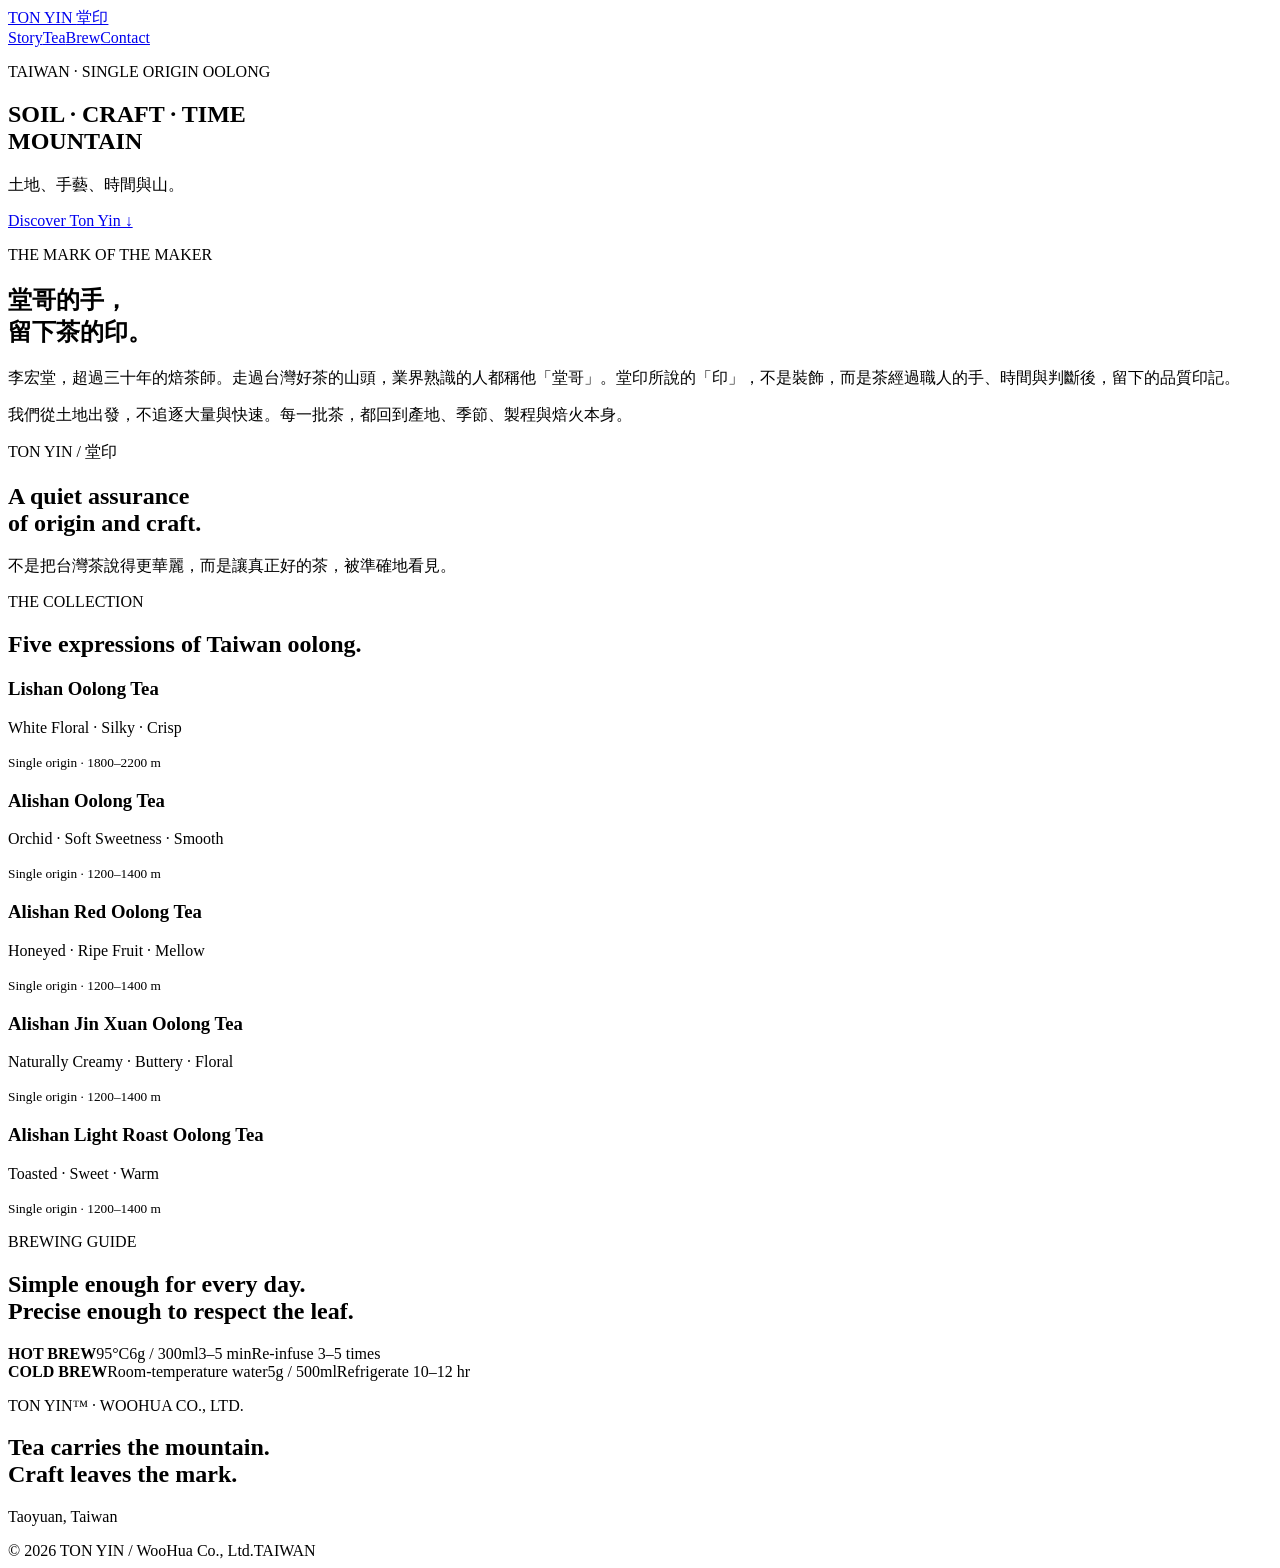
==== index.html @ b1ec827f "Build Ton Yin website v1 homepage" ====
<!doctype html><html lang="zh-Hant"><head><meta charset="utf-8"><meta name="viewport" content="width=device-width,initial-scale=1"><title>TON YIN 堂印｜Taiwan Oolong Tea</title><meta name="description" content="TON YIN 堂印，來自台灣山頭與三十餘年焙茶工藝。Soil · Craft · Time · Mountain."><link rel="stylesheet" href="styles.css"></head><body><header><a class="brand" href="#top">TON YIN <span>堂印</span></a><nav><a href="#story">Story</a><a href="#collection">Tea</a><a href="#brew">Brew</a><a href="#contact">Contact</a></nav></header><main id="top"><section class="hero"><div class="hero-copy"><p>TAIWAN · SINGLE ORIGIN OOLONG</p><h1>SOIL · CRAFT · TIME<br>MOUNTAIN</h1><p class="zh">土地、手藝、時間與山。</p><a href="#story">Discover Ton Yin ↓</a></div></section><section id="story" class="story"><div><p class="eyebrow">THE MARK OF THE MAKER</p><h2>堂哥的手，<br>留下茶的印。</h2><p>李宏堂，超過三十年的焙茶師。走過台灣好茶的山頭，業界熟識的人都稱他「堂哥」。堂印所說的「印」，不是裝飾，而是茶經過職人的手、時間與判斷後，留下的品質印記。</p><p>我們從土地出發，不追逐大量與快速。每一批茶，都回到產地、季節、製程與焙火本身。</p></div><div class="craft-image"></div></section><section class="manifesto"><p>TON YIN / 堂印</p><h2>A quiet assurance<br>of origin and craft.</h2><p>不是把台灣茶說得更華麗，而是讓真正好的茶，被準確地看見。</p></section><section id="collection" class="collection"><p class="eyebrow">THE COLLECTION</p><h2>Five expressions of Taiwan oolong.</h2><div class="grid"><article><i></i><h3>Lishan Oolong Tea</h3><p>White Floral · Silky · Crisp</p><small>Single origin · 1800–2200 m</small></article><article><i></i><h3>Alishan Oolong Tea</h3><p>Orchid · Soft Sweetness · Smooth</p><small>Single origin · 1200–1400 m</small></article><article><i></i><h3>Alishan Red Oolong Tea</h3><p>Honeyed · Ripe Fruit · Mellow</p><small>Single origin · 1200–1400 m</small></article><article><i></i><h3>Alishan Jin Xuan Oolong Tea</h3><p>Naturally Creamy · Buttery · Floral</p><small>Single origin · 1200–1400 m</small></article><article><i></i><h3>Alishan Light Roast Oolong Tea</h3><p>Toasted · Sweet · Warm</p><small>Single origin · 1200–1400 m</small></article></div></section><section id="brew" class="brew"><p class="eyebrow">BREWING GUIDE</p><h2>Simple enough for every day.<br>Precise enough to respect the leaf.</h2><div class="brewgrid"><div><b>HOT BREW</b><span>95°C</span><span>6g / 300ml</span><span>3–5 min</span><span>Re-infuse 3–5 times</span></div><div><b>COLD BREW</b><span>Room-temperature water</span><span>5g / 500ml</span><span>Refrigerate 10–12 hr</span></div></div></section><section id="contact" class="contact"><p>TON YIN™ · WOOHUA CO., LTD.</p><h2>Tea carries the mountain.<br>Craft leaves the mark.</h2><p>Taoyuan, Taiwan</p></section></main><footer><span>© 2026 TON YIN / WooHua Co., Ltd.</span><span>TAIWAN</span></footer></body></html>
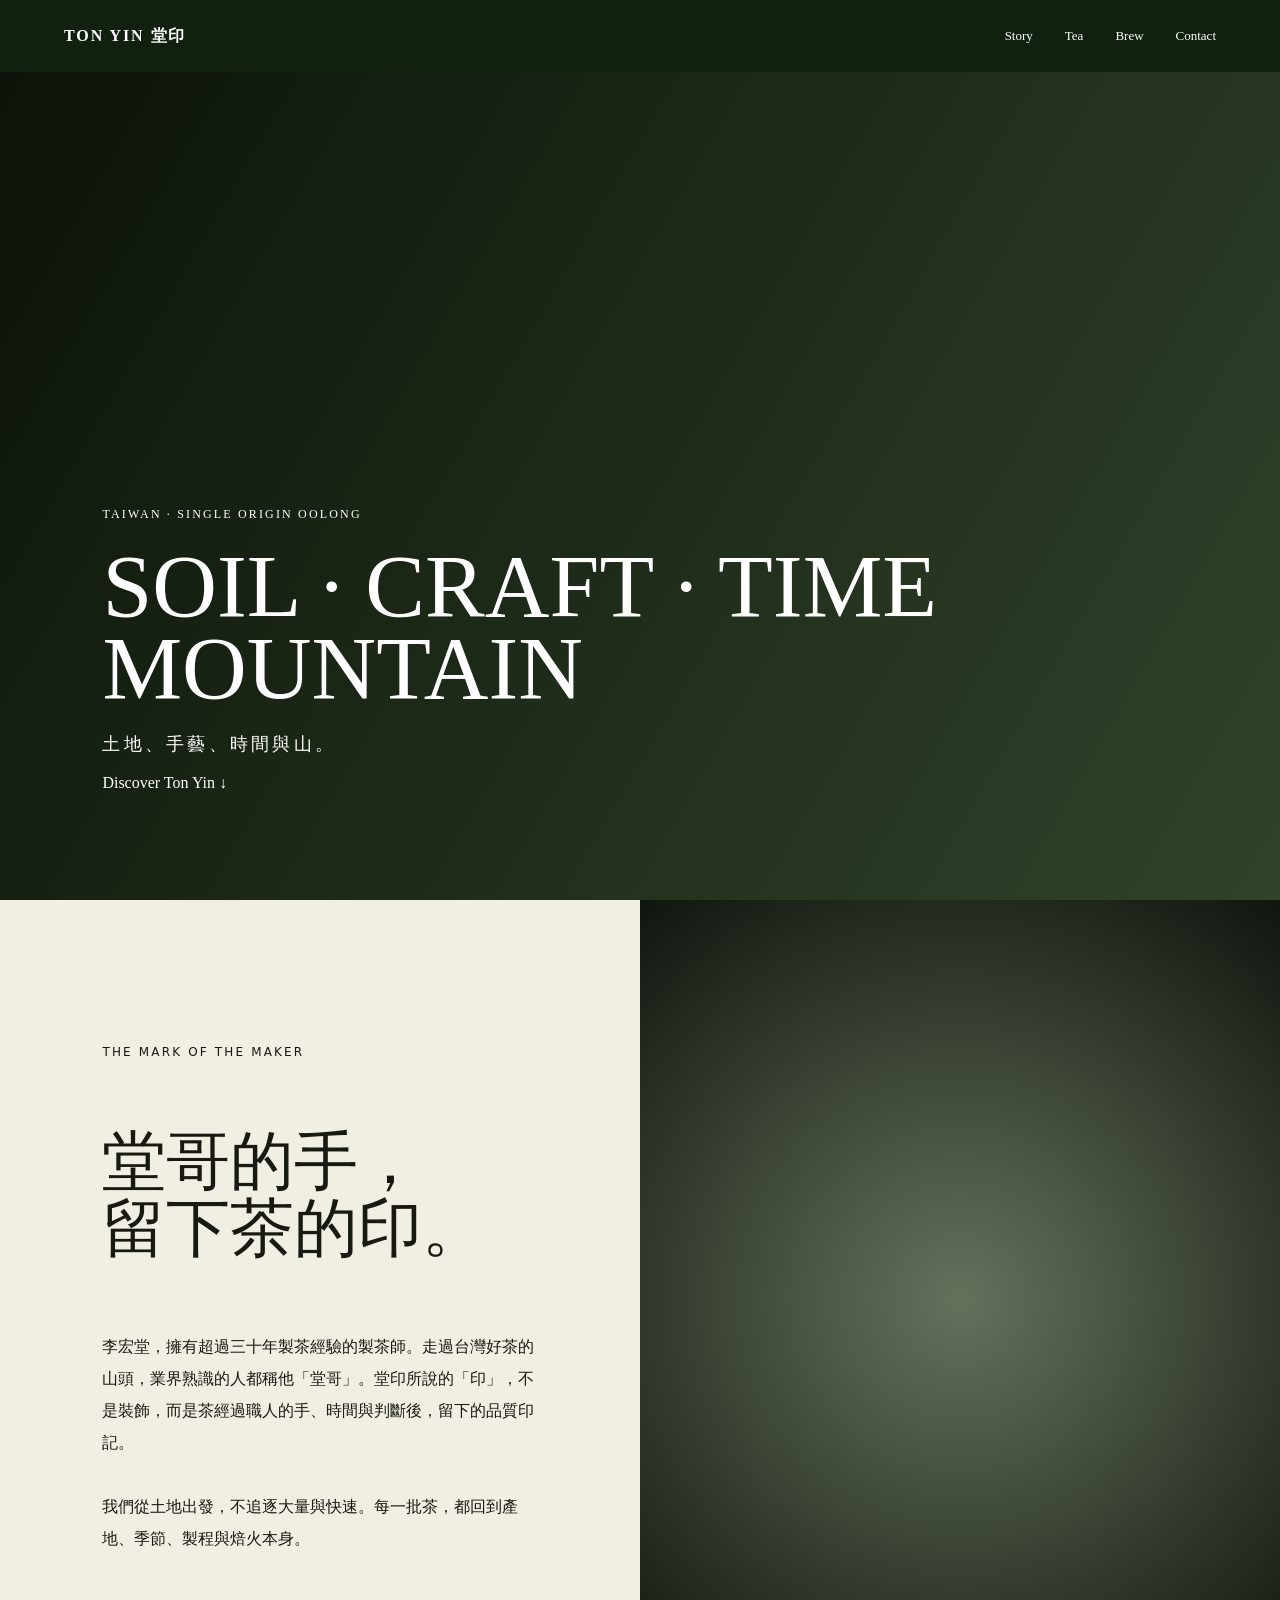
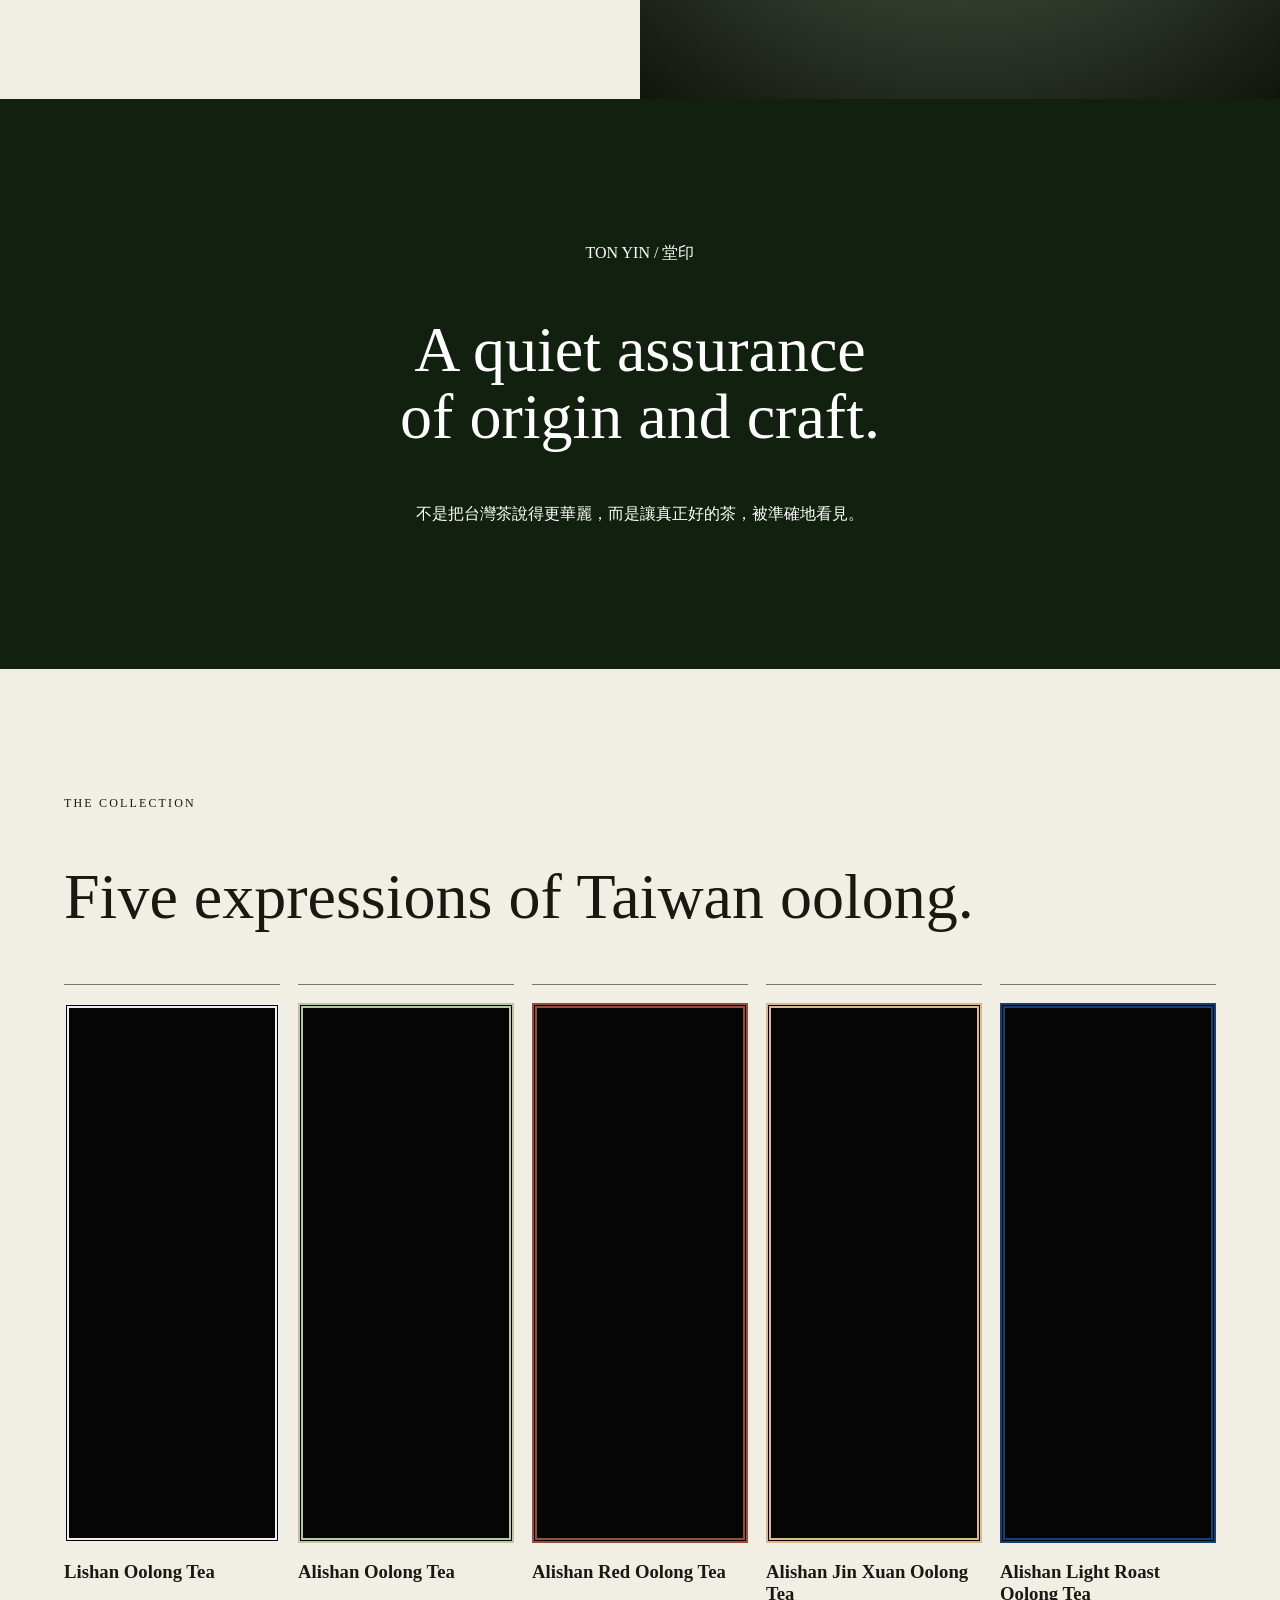
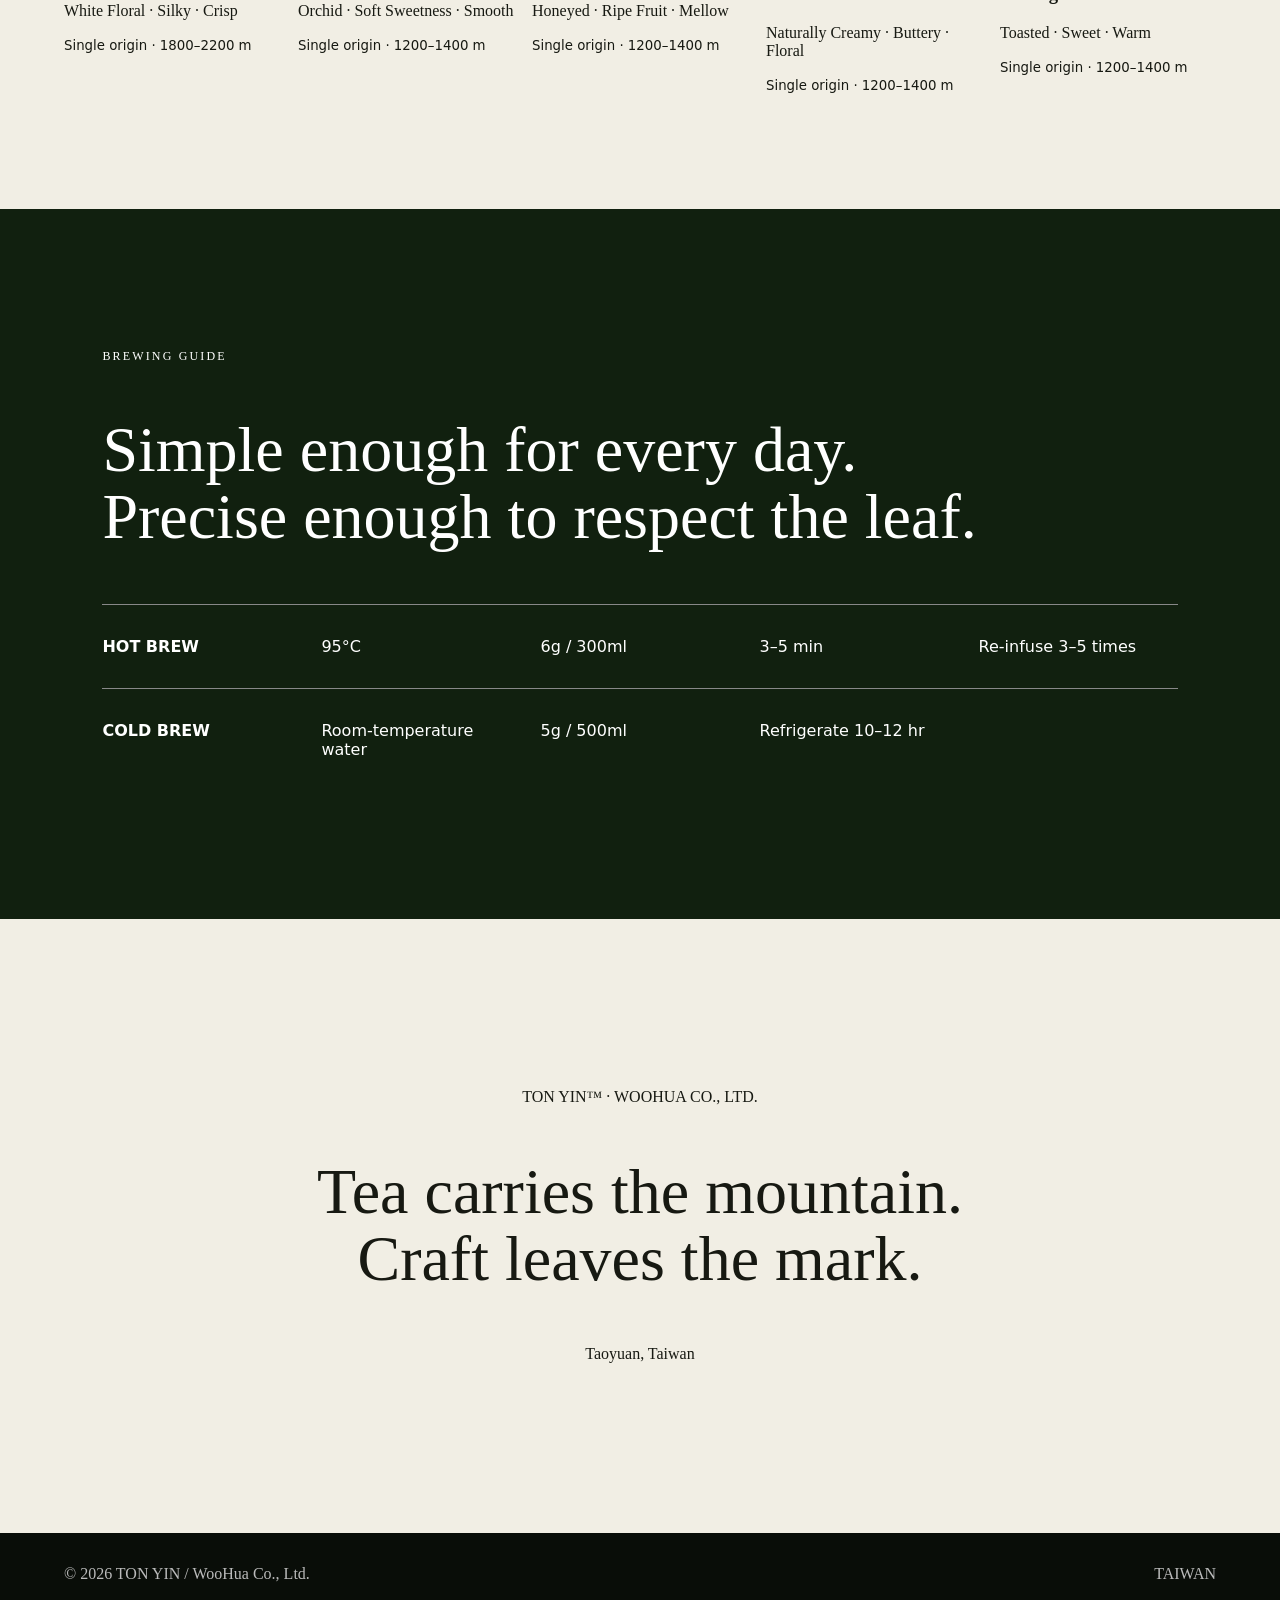
==== commit 067c5fe4: "Unify Li Hung-Tang brand positioning as tea maker / 製茶師 Update bilingual homepage copy, SEO descript" ====
--- a/index.html
+++ b/index.html
@@ -1 +1 @@
-<!doctype html><html lang="zh-Hant"><head><meta charset="utf-8"><meta name="viewport" content="width=device-width,initial-scale=1"><title>TON YIN 堂印｜Taiwan Oolong Tea</title><meta name="description" content="TON YIN 堂印，來自台灣山頭與三十餘年焙茶工藝。Soil · Craft · Time · Mountain."><link rel="stylesheet" href="styles.css"></head><body><header><a class="brand" href="#top">TON YIN <span>堂印</span></a><nav><a href="#story">Story</a><a href="#collection">Tea</a><a href="#brew">Brew</a><a href="#contact">Contact</a></nav></header><main id="top"><section class="hero"><div class="hero-copy"><p>TAIWAN · SINGLE ORIGIN OOLONG</p><h1>SOIL · CRAFT · TIME<br>MOUNTAIN</h1><p class="zh">土地、手藝、時間與山。</p><a href="#story">Discover Ton Yin ↓</a></div></section><section id="story" class="story"><div><p class="eyebrow">THE MARK OF THE MAKER</p><h2>堂哥的手，<br>留下茶的印。</h2><p>李宏堂，超過三十年的焙茶師。走過台灣好茶的山頭，業界熟識的人都稱他「堂哥」。堂印所說的「印」，不是裝飾，而是茶經過職人的手、時間與判斷後，留下的品質印記。</p><p>我們從土地出發，不追逐大量與快速。每一批茶，都回到產地、季節、製程與焙火本身。</p></div><div class="craft-image"></div></section><section class="manifesto"><p>TON YIN / 堂印</p><h2>A quiet assurance<br>of origin and craft.</h2><p>不是把台灣茶說得更華麗，而是讓真正好的茶，被準確地看見。</p></section><section id="collection" class="collection"><p class="eyebrow">THE COLLECTION</p><h2>Five expressions of Taiwan oolong.</h2><div class="grid"><article><i></i><h3>Lishan Oolong Tea</h3><p>White Floral · Silky · Crisp</p><small>Single origin · 1800–2200 m</small></article><article><i></i><h3>Alishan Oolong Tea</h3><p>Orchid · Soft Sweetness · Smooth</p><small>Single origin · 1200–1400 m</small></article><article><i></i><h3>Alishan Red Oolong Tea</h3><p>Honeyed · Ripe Fruit · Mellow</p><small>Single origin · 1200–1400 m</small></article><article><i></i><h3>Alishan Jin Xuan Oolong Tea</h3><p>Naturally Creamy · Buttery · Floral</p><small>Single origin · 1200–1400 m</small></article><article><i></i><h3>Alishan Light Roast Oolong Tea</h3><p>Toasted · Sweet · Warm</p><small>Single origin · 1200–1400 m</small></article></div></section><section id="brew" class="brew"><p class="eyebrow">BREWING GUIDE</p><h2>Simple enough for every day.<br>Precise enough to respect the leaf.</h2><div class="brewgrid"><div><b>HOT BREW</b><span>95°C</span><span>6g / 300ml</span><span>3–5 min</span><span>Re-infuse 3–5 times</span></div><div><b>COLD BREW</b><span>Room-temperature water</span><span>5g / 500ml</span><span>Refrigerate 10–12 hr</span></div></div></section><section id="contact" class="contact"><p>TON YIN™ · WOOHUA CO., LTD.</p><h2>Tea carries the mountain.<br>Craft leaves the mark.</h2><p>Taoyuan, Taiwan</p></section></main><footer><span>© 2026 TON YIN / WooHua Co., Ltd.</span><span>TAIWAN</span></footer></body></html>+<!doctype html><html lang="zh-Hant"><head><meta charset="utf-8"><meta name="viewport" content="width=device-width,initial-scale=1"><title>TON YIN 堂印｜Taiwan Oolong Tea</title><meta name="description" content="TON YIN 堂印，來自台灣山頭與三十餘年製茶工藝。Soil · Craft · Time · Mountain."><link rel="stylesheet" href="styles.css"></head><body><header><a class="brand" href="#top">TON YIN <span>堂印</span></a><nav><a href="#story">Story</a><a href="#collection">Tea</a><a href="#brew">Brew</a><a href="#contact">Contact</a></nav></header><main id="top"><section class="hero"><div class="hero-copy"><p>TAIWAN · SINGLE ORIGIN OOLONG</p><h1>SOIL · CRAFT · TIME<br>MOUNTAIN</h1><p class="zh">土地、手藝、時間與山。</p><a href="#story">Discover Ton Yin ↓</a></div></section><section id="story" class="story"><div><p class="eyebrow">THE MARK OF THE MAKER</p><h2>堂哥的手，<br>留下茶的印。</h2><p>李宏堂，擁有超過三十年製茶經驗的製茶師。走過台灣好茶的山頭，業界熟識的人都稱他「堂哥」。堂印所說的「印」，不是裝飾，而是茶經過職人的手、時間與判斷後，留下的品質印記。</p><p>我們從土地出發，不追逐大量與快速。每一批茶，都回到產地、季節、製程與焙火本身。</p></div><div class="craft-image"></div></section><section class="manifesto"><p>TON YIN / 堂印</p><h2>A quiet assurance<br>of origin and craft.</h2><p>不是把台灣茶說得更華麗，而是讓真正好的茶，被準確地看見。</p></section><section id="collection" class="collection"><p class="eyebrow">THE COLLECTION</p><h2>Five expressions of Taiwan oolong.</h2><div class="grid"><article><i></i><h3>Lishan Oolong Tea</h3><p>White Floral · Silky · Crisp</p><small>Single origin · 1800–2200 m</small></article><article><i></i><h3>Alishan Oolong Tea</h3><p>Orchid · Soft Sweetness · Smooth</p><small>Single origin · 1200–1400 m</small></article><article><i></i><h3>Alishan Red Oolong Tea</h3><p>Honeyed · Ripe Fruit · Mellow</p><small>Single origin · 1200–1400 m</small></article><article><i></i><h3>Alishan Jin Xuan Oolong Tea</h3><p>Naturally Creamy · Buttery · Floral</p><small>Single origin · 1200–1400 m</small></article><article><i></i><h3>Alishan Light Roast Oolong Tea</h3><p>Toasted · Sweet · Warm</p><small>Single origin · 1200–1400 m</small></article></div></section><section id="brew" class="brew"><p class="eyebrow">BREWING GUIDE</p><h2>Simple enough for every day.<br>Precise enough to respect the leaf.</h2><div class="brewgrid"><div><b>HOT BREW</b><span>95°C</span><span>6g / 300ml</span><span>3–5 min</span><span>Re-infuse 3–5 times</span></div><div><b>COLD BREW</b><span>Room-temperature water</span><span>5g / 500ml</span><span>Refrigerate 10–12 hr</span></div></div></section><section id="contact" class="contact"><p>TON YIN™ · WOOHUA CO., LTD.</p><h2>Tea carries the mountain.<br>Craft leaves the mark.</h2><p>Taoyuan, Taiwan</p></section></main><footer><span>© 2026 TON YIN / WooHua Co., Ltd.</span><span>TAIWAN</span></footer></body></html>
--- a/styles.css
+++ b/styles.css
@@ -0,0 +1 @@
+*{box-sizing:border-box}html{scroll-behavior:smooth}body{margin:0;background:#f1eee4;color:#171912;font-family:Georgia,serif}header{height:72px;display:flex;align-items:center;justify-content:space-between;padding:0 5vw;position:fixed;top:0;width:100%;z-index:9;background:#11200f;color:white}.brand{font-weight:700;letter-spacing:.12em}a{color:inherit;text-decoration:none}nav{display:flex;gap:2rem;font-size:13px}.hero{height:100vh;min-height:680px;background:linear-gradient(120deg,#0b1209,#32432a);position:relative}.hero-copy{position:absolute;left:8vw;bottom:12vh;color:white}.hero-copy h1{font-size:clamp(44px,7vw,105px);line-height:.92;font-weight:400;margin:.25em 0}.hero-copy p,.eyebrow{letter-spacing:.18em;font-size:12px}.hero-copy .zh{font-size:18px}.story{display:grid;grid-template-columns:1fr 1fr;min-height:720px}.story>div:first-child{padding:10vw 8vw;display:flex;flex-direction:column;justify-content:center}.story h2,.manifesto h2,.collection h2,.brew h2,.contact h2{font-size:clamp(40px,5vw,76px);line-height:1.04;font-weight:400}.story p{font-family:system-ui,sans-serif;line-height:2}.craft-image{background:radial-gradient(circle,#64715b,#10150e)}.manifesto,.brew{background:#11200f;color:white;padding:10vw 8vw}.manifesto{text-align:center}.collection{padding:9vw 5vw}.grid{display:grid;grid-template-columns:repeat(5,1fr);gap:18px}.grid article{border-top:1px solid #777;padding-top:18px}.grid i{display:block;width:100%;aspect-ratio:1/2.5;background:#050505;border:5px double #eee}.grid article:nth-child(2) i{border-color:#b9c8a3}.grid article:nth-child(3) i{border-color:#934f3e}.grid article:nth-child(4) i{border-color:#d9b98d}.grid article:nth-child(5) i{border-color:#173f70}.grid small,.story p,.brewgrid{font-family:system-ui,sans-serif}.brewgrid>div{padding:2rem 0;border-top:1px solid #888;display:grid;grid-template-columns:repeat(5,1fr);gap:20px}.contact{text-align:center;padding:12vw 8vw}footer{background:#090d08;color:#bbb;padding:2rem 5vw;display:flex;justify-content:space-between}@media(max-width:800px){nav a{display:none}.story{grid-template-columns:1fr}.craft-image{height:50vh}.grid{grid-template-columns:1fr 1fr}.brewgrid>div{grid-template-columns:1fr}}@media(max-width:520px){.grid{grid-template-columns:1fr}}
